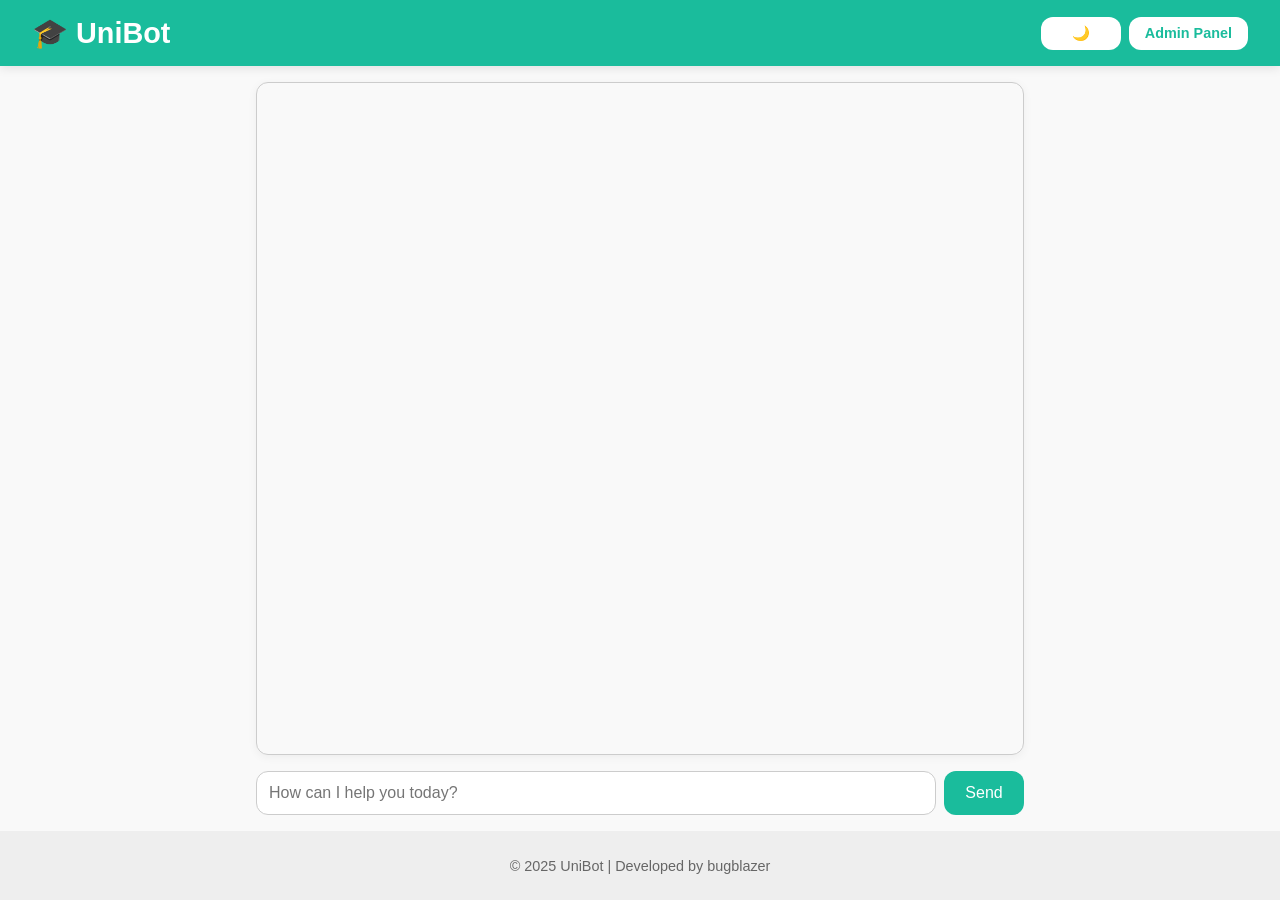
==== webgui/index.html @ 8d4a2a1c "Complete project uploaded" ====
<!DOCTYPE html>
<html lang="en">
<head>
  <meta charset="UTF-8" />
  <meta name="viewport" content="width=device-width, initial-scale=1.0" />
  <title>UniBot - FAQ Assistant</title>
  <link rel="stylesheet" href="style.css" />
</head>
<body class="light">
  
  <header>
    <h1>🎓 UniBot</h1>
    <div class="header-actions">
      <button id="themeToggle">🌙</button>
      <button id="adminLogin">Admin Panel</button>
    </div>
  </header>

  <main>
    <div class="chatbox" id="chatbox"></div>

    <div class="input-area">
      <input type="text" id="userInput" placeholder="How can I help you today?" />
      <button id="sendBtn">Send</button>
    </div>
  </main>

  <footer>
    <p>&copy; 2025 UniBot | Developed by bugblazer</span></p>
  </footer>

  <script src="script.js"></script>
</body>
</html>
---- webgui/style.css ----
:root {
      --bg-light: #f9f9f9;
      --text-light: #222;
      --user-msg-light: #d0f0fd;
      --bot-msg-light: #e6e6e6;

      --bg-dark: #1e1e1e;
      --text-dark: #f1f1f1;
      --user-msg-dark: #005f73;
      --bot-msg-dark: #333;

      --accent: #1ABC9C;
      --radius: 12px;
    }

    body.light {
      background: var(--bg-light);
      color: var(--text-light);
    }
    body.dark {
      background: var(--bg-dark);
      color: var(--text-dark);
    }
    body {
      font-family: 'Segoe UI', sans-serif;
      margin: 0;
      padding: 0;
      display: flex;
      flex-direction: column;
      height: 100vh;
      transition: background-color 0.3s ease, color 0.3s ease;
    }

    header {
      padding: 1rem 2rem;
      display: flex;
      justify-content: space-between;
      align-items: center;
      background: var(--accent);
      color: white;
      box-shadow: 0 2px 10px rgba(0,0,0,0.1);
    }

    header h1 {
      margin: 0;
      font-size: 1.8rem;
    }

    .header-actions {
      display: flex;
      gap: 0.5rem;
    }

    .header-actions button {
      padding: 0.5rem 1rem;
      border: none;
      border-radius: var(--radius);
      background: white;
      color: var(--accent);
      cursor: pointer;
      font-weight: bold;
      transition: all 0.2s ease;
      font-size: 0.9rem;
    }

    .header-actions button:hover {
      background: #f0f0f0;
      color: #148f77;
      transform: translateY(-1px);
    }

    main {
      flex: 1;
      display: flex;
      flex-direction: column;
      padding: 1rem;
      max-width: 800px;
      margin: 0 auto;
      width: 100%;
      box-sizing: border-box;
    }

    .chatbox {
      flex: 1;
      overflow-y: auto;
      display: flex;
      flex-direction: column;
      gap: 0.5rem;
      padding: 1rem;
      border: 1px solid #ccc;
      border-radius: var(--radius);
      background: inherit;
      min-height: 400px;
      box-shadow: 0 2px 10px rgba(0,0,0,0.05);
    }

    body.dark .chatbox {
      border-color: #444;
    }

    .message {
      padding: 0.75rem 1rem;
      border-radius: var(--radius);
      max-width: 75%;
      word-wrap: break-word;
      animation: fadeIn 0.3s ease;
      line-height: 1.4;
    }

    @keyframes fadeIn {
      from { opacity: 0; transform: translateY(10px); }
      to { opacity: 1; transform: translateY(0); }
    }

    .user {
      align-self: flex-end;
      border-bottom-right-radius: 4px;
    }
    .bot {
      align-self: flex-start;
      border-bottom-left-radius: 4px;
    }

    body.light .user {
      background: var(--user-msg-light);
      border: 1px solid #b8e6fd;
    }
    body.light .bot {
      background: var(--bot-msg-light);
      border: 1px solid #d0d0d0;
    }
    body.dark .user {
      background: var(--user-msg-dark);
      color: white;
    }
    body.dark .bot {
      background: var(--bot-msg-dark);
      color: #eee;
    }

    .typing {
      font-style: italic;
      opacity: 0.7;
    }

    .input-area {
      display: flex;
      margin-top: 1rem;
      gap: 0.5rem;
    }

    input[type="text"] {
      flex: 1;
      padding: 0.75rem;
      border: 1px solid #ccc;
      border-radius: var(--radius);
      font-size: 1rem;
      transition: border-color 0.2s ease;
      outline: none;
    }

    input[type="text"]:focus {
      border-color: var(--accent);
      box-shadow: 0 0 0 2px rgba(26, 188, 156, 0.2);
    }

    body.dark input[type="text"] {
      background: #333;
      border-color: #555;
      color: white;
    }

    button {
      padding: 0.75rem 1rem;
      border: none;
      border-radius: var(--radius);
      background: var(--accent);
      color: white;
      cursor: pointer;
      font-size: 1rem;
      transition: all 0.2s ease;
      min-width: 80px;
    }

    button:hover {
      background: #148f77;
      transform: translateY(-1px);
    }

    button:disabled {
      opacity: 0.6;
      cursor: not-allowed;
      transform: none;
    }

    footer {
      text-align: center;
      padding: 0.75rem;
      font-size: 0.9rem;
      background: #eee;
      color: #666;
    }

    body.dark footer {
      background: #111;
      color: #aaa;
    }

    .status-indicator {
      position: fixed;
      top: 20px;
      right: 20px;
      padding: 0.5rem 1rem;
      border-radius: var(--radius);
      font-size: 0.8rem;
      z-index: 1000;
      transition: all 0.3s ease;
    }

    .status-connected {
      background: #27ae60;
      color: white;
    }

    .status-disconnected {
      background: #e74c3c;
      color: white;
    }

    /* Responsive */
    @media (max-width: 600px) {
      header {
        padding: 1rem;
        flex-direction: column;
        gap: 1rem;
      }
      
      .header-actions {
        width: 100%;
        justify-content: center;
      }
      
      main {
        padding: 0.5rem;
      }
      
      .input-area {
        flex-direction: column;
      }
      
      button {
        width: 100%;
      }

      .message {
        max-width: 90%;
      }
    }
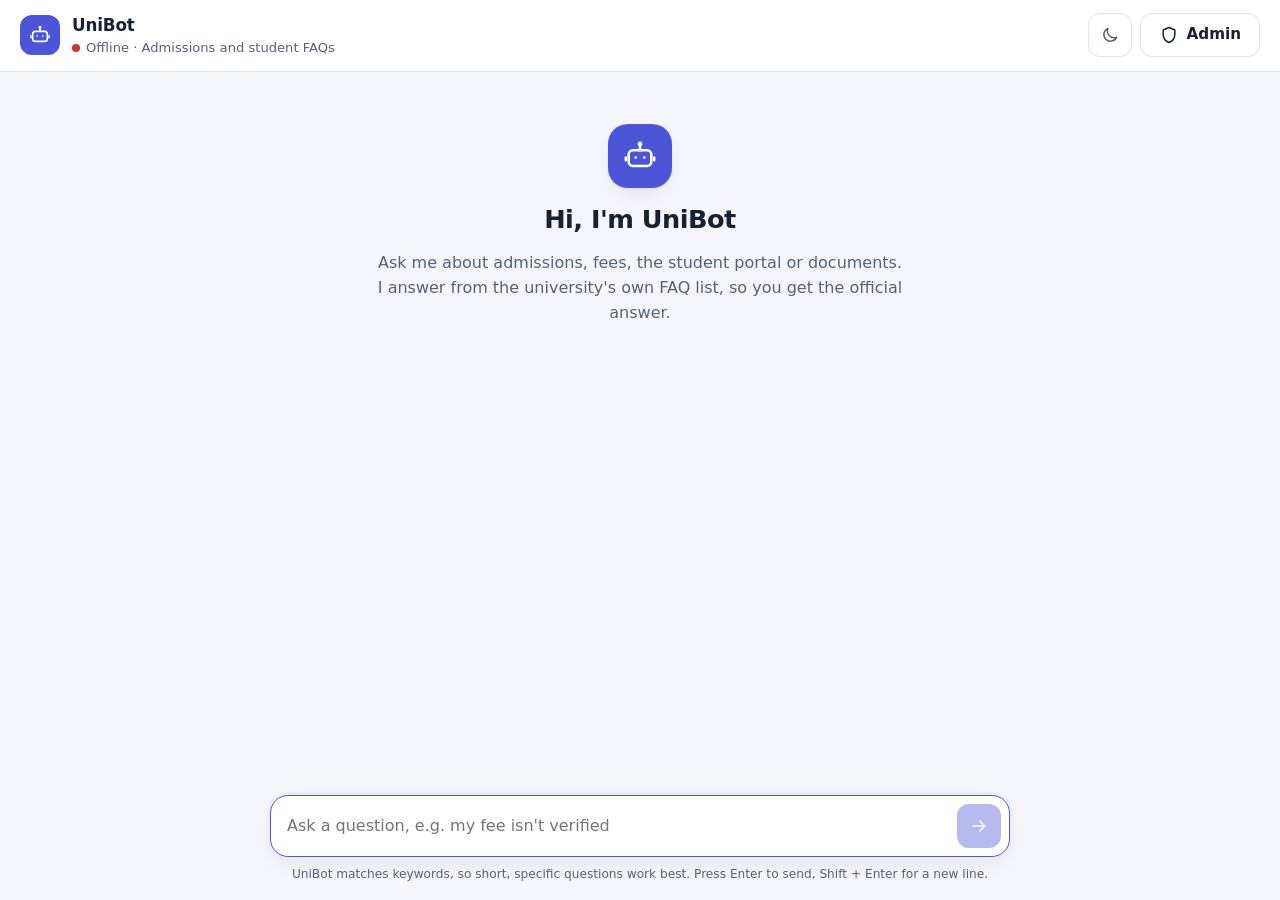
==== commit 851fc04d: "Overhaul UI, secure the admin API and add schedules UI - Rebuilt chat and admin pages: light/dark th" ====
--- a/webgui/index.html
+++ b/webgui/index.html
@@ -3,31 +3,82 @@
 <head>
   <meta charset="UTF-8" />
   <meta name="viewport" content="width=device-width, initial-scale=1.0" />
-  <title>UniBot - FAQ Assistant</title>
+  <title>UniBot · University FAQ assistant</title>
+  <meta name="description" content="Ask UniBot about admissions, fees, the student portal and important dates." />
+  <link rel="icon" href="favicon.svg" type="image/svg+xml" />
+  <link rel="stylesheet" href="shared.css" />
   <link rel="stylesheet" href="style.css" />
+  <script src="theme.js"></script>
 </head>
-<body class="light">
-  
-  <header>
-    <h1>🎓 UniBot</h1>
-    <div class="header-actions">
-      <button id="themeToggle">🌙</button>
-      <button id="adminLogin">Admin Panel</button>
+<body>
+  <svg width="0" height="0" style="position: absolute" aria-hidden="true">
+    <symbol id="i-bot" viewBox="0 0 24 24"><rect x="4" y="8" width="16" height="11" rx="3"/><path d="M12 4v4"/><circle cx="12" cy="3.5" r="0.8"/><path d="M9 13h.01M15 13h.01"/><path d="M2 13v2M22 13v2"/></symbol>
+    <symbol id="i-send" viewBox="0 0 24 24"><path d="M5 12h14"/><path d="m13 6 6 6-6 6"/></symbol>
+    <symbol id="i-moon" viewBox="0 0 24 24"><path d="M20 14.5A8 8 0 0 1 9.5 4a8 8 0 1 0 10.5 10.5Z"/></symbol>
+    <symbol id="i-sun" viewBox="0 0 24 24"><circle cx="12" cy="12" r="4"/><path d="M12 2v2M12 20v2M4.9 4.9l1.4 1.4M17.7 17.7l1.4 1.4M2 12h2M20 12h2M4.9 19.1l1.4-1.4M17.7 6.3l1.4-1.4"/></symbol>
+    <symbol id="i-shield" viewBox="0 0 24 24"><path d="M12 3 5 6v5c0 4.5 3 8.3 7 10 4-1.7 7-5.5 7-10V6l-7-3Z"/></symbol>
+    <symbol id="i-calendar" viewBox="0 0 24 24"><rect x="3" y="5" width="18" height="16" rx="3"/><path d="M3 10h18M8 3v4M16 3v4"/></symbol>
+    <symbol id="i-clock" viewBox="0 0 24 24"><circle cx="12" cy="12" r="9"/><path d="M12 7v5l3 2"/></symbol>
+    <symbol id="i-spark" viewBox="0 0 24 24"><path d="M12 3v4M12 17v4M3 12h4M17 12h4M6 6l2.5 2.5M15.5 15.5 18 18M6 18l2.5-2.5M15.5 8.5 18 6"/></symbol>
+  </svg>
+
+  <div class="app">
+    <header class="topbar">
+      <div class="brand">
+        <span class="avatar"><svg class="icon"><use href="#i-bot" /></svg></span>
+        <div>
+          <h1>UniBot</h1>
+          <p>
+            <span class="status" id="status" data-state="checking"><span class="dot" aria-hidden="true"></span><span id="statusText">Connecting…</span></span>
+            · Admissions and student FAQs
+          </p>
+        </div>
+      </div>
+      <div class="actions">
+        <button class="icon-btn theme-toggle" id="themeToggle" type="button" aria-label="Switch to dark mode">
+          <svg class="icon moon"><use href="#i-moon" /></svg>
+          <svg class="icon sun"><use href="#i-sun" /></svg>
+        </button>
+        <a class="btn ghost" href="admin.html">
+          <svg class="icon"><use href="#i-shield" /></svg>
+          <span class="hide-sm">Admin</span>
+        </a>
+      </div>
+    </header>
+
+    <main class="chat" id="chat">
+      <div class="chat-inner">
+        <section class="welcome" id="welcome" aria-labelledby="welcomeTitle">
+          <span class="avatar lg"><svg class="icon"><use href="#i-bot" /></svg></span>
+          <h2 id="welcomeTitle">Hi, I'm UniBot</h2>
+          <p>Ask me about admissions, fees, the student portal or documents. I answer from the university's own FAQ list, so you get the official answer.</p>
+
+          <div class="suggestions" id="suggestionsWrap" hidden>
+            <h3>Popular questions</h3>
+            <div class="chip-row" id="suggestions"></div>
+          </div>
+
+          <div class="upcoming" id="upcomingWrap" hidden>
+            <h3>Upcoming dates</h3>
+            <ul id="upcoming"></ul>
+          </div>
+        </section>
+
+        <div class="messages" id="messages" role="log" aria-live="polite" aria-label="Conversation"></div>
+      </div>
+    </main>
+
+    <div class="composer-wrap">
+      <form class="composer" id="composer">
+        <label class="sr-only" for="userInput">Your question</label>
+        <textarea id="userInput" rows="1" maxlength="500" placeholder="Ask a question, e.g. my fee isn't verified" autocomplete="off"></textarea>
+        <button class="send" id="sendBtn" type="submit" aria-label="Send question" disabled>
+          <svg class="icon"><use href="#i-send" /></svg>
+        </button>
+      </form>
+      <p class="hint">UniBot matches keywords, so short, specific questions work best. Press Enter to send, Shift + Enter for a new line.</p>
     </div>
-  </header>
-
-  <main>
-    <div class="chatbox" id="chatbox"></div>
-
-    <div class="input-area">
-      <input type="text" id="userInput" placeholder="How can I help you today?" />
-      <button id="sendBtn">Send</button>
-    </div>
-  </main>
-
-  <footer>
-    <p>&copy; 2025 UniBot | Developed by bugblazer</span></p>
-  </footer>
+  </div>
 
   <script src="script.js"></script>
 </body>
--- a/webgui/shared.css
+++ b/webgui/shared.css
@@ -0,0 +1,321 @@
+/* Shared tokens and base styles for the chat and admin pages. */
+
+:root {
+  color-scheme: light;
+  --bg: #f5f6fb;
+  --surface: #ffffff;
+  --surface-2: #eef1f8;
+  --border: #e1e5ef;
+  --text: #182033;
+  --muted: #586179;
+  --primary: #4b55d6;
+  --primary-hover: #3c45bd;
+  --primary-soft: #eceefe;
+  --on-primary: #ffffff;
+  --accent: #b86e00;
+  --accent-soft: #fff3df;
+  --success: #17895a;
+  --danger: #c93838;
+  --danger-soft: #fdecec;
+  --shadow: 0 1px 2px rgb(16 24 40 / 0.06), 0 8px 24px -8px rgb(16 24 40 / 0.12);
+  --radius: 14px;
+  --font: 'Inter', 'Segoe UI', system-ui, -apple-system, Roboto, sans-serif;
+}
+
+:root[data-theme='dark'] {
+  color-scheme: dark;
+  --bg: #0e1120;
+  --surface: #161a2c;
+  --surface-2: #1d2238;
+  --border: #2a3050;
+  --text: #e7eaf4;
+  --muted: #9ba4bf;
+  --primary: #7d86ff;
+  --primary-hover: #959cff;
+  --primary-soft: #23284a;
+  --on-primary: #0e1120;
+  --accent: #f3b54a;
+  --accent-soft: #3a2e17;
+  --success: #3ccf8e;
+  --danger: #ff7a7a;
+  --danger-soft: #3a1d22;
+  --shadow: 0 1px 2px rgb(0 0 0 / 0.3), 0 12px 32px -12px rgb(0 0 0 / 0.6);
+}
+
+*,
+*::before,
+*::after {
+  box-sizing: border-box;
+}
+
+html,
+body {
+  height: 100%;
+}
+
+/* Components set their own display, which would otherwise override the hidden attribute. */
+[hidden] {
+  display: none !important;
+}
+
+body {
+  margin: 0;
+  background: var(--bg);
+  color: var(--text);
+  font-family: var(--font);
+  font-size: 16px;
+  line-height: 1.55;
+  -webkit-font-smoothing: antialiased;
+}
+
+h1,
+h2,
+h3,
+p {
+  margin: 0;
+}
+
+button,
+input,
+textarea {
+  font: inherit;
+  color: inherit;
+}
+
+a {
+  color: var(--primary);
+}
+
+:focus-visible {
+  outline: 2px solid var(--primary);
+  outline-offset: 2px;
+}
+
+.sr-only {
+  position: absolute;
+  width: 1px;
+  height: 1px;
+  padding: 0;
+  margin: -1px;
+  overflow: hidden;
+  clip: rect(0, 0, 0, 0);
+  white-space: nowrap;
+  border: 0;
+}
+
+.icon {
+  width: 20px;
+  height: 20px;
+  flex-shrink: 0;
+  stroke: currentColor;
+  fill: none;
+  stroke-width: 1.8;
+  stroke-linecap: round;
+  stroke-linejoin: round;
+}
+
+/* ---------- top bar ---------- */
+
+.topbar {
+  display: flex;
+  align-items: center;
+  justify-content: space-between;
+  gap: 12px;
+  padding: 12px 20px;
+  background: var(--surface);
+  border-bottom: 1px solid var(--border);
+}
+
+.brand {
+  display: flex;
+  align-items: center;
+  gap: 12px;
+  min-width: 0;
+}
+
+.brand > div {
+  min-width: 0;
+}
+
+.brand h1 {
+  font-size: 1.05rem;
+  font-weight: 700;
+  letter-spacing: -0.01em;
+}
+
+.brand p {
+  font-size: 0.82rem;
+  color: var(--muted);
+  white-space: nowrap;
+  overflow: hidden;
+  text-overflow: ellipsis;
+}
+
+.actions {
+  display: flex;
+  align-items: center;
+  gap: 8px;
+}
+
+.avatar {
+  display: grid;
+  place-items: center;
+  flex-shrink: 0;
+  width: 40px;
+  height: 40px;
+  border-radius: 12px;
+  background: var(--primary);
+  color: var(--on-primary);
+}
+
+.avatar .icon {
+  width: 22px;
+  height: 22px;
+}
+
+/* ---------- buttons ---------- */
+
+.btn {
+  display: inline-flex;
+  align-items: center;
+  justify-content: center;
+  gap: 8px;
+  min-height: 44px;
+  padding: 0 18px;
+  border: 1px solid transparent;
+  border-radius: 12px;
+  background: var(--primary);
+  color: var(--on-primary);
+  font-weight: 600;
+  font-size: 0.95rem;
+  text-decoration: none;
+  cursor: pointer;
+  transition: background-color 150ms ease, border-color 150ms ease, color 150ms ease;
+}
+
+.btn:hover {
+  background: var(--primary-hover);
+}
+
+.btn:disabled {
+  opacity: 0.55;
+  cursor: not-allowed;
+}
+
+.btn.ghost {
+  background: transparent;
+  color: var(--text);
+  border-color: var(--border);
+}
+
+.btn.ghost:hover {
+  background: var(--surface-2);
+}
+
+.btn.danger {
+  background: var(--danger);
+  color: #fff;
+}
+
+.icon-btn {
+  display: inline-grid;
+  place-items: center;
+  width: 44px;
+  height: 44px;
+  border: 1px solid var(--border);
+  border-radius: 12px;
+  background: transparent;
+  color: var(--muted);
+  cursor: pointer;
+  transition: background-color 150ms ease, color 150ms ease;
+}
+
+.icon-btn:hover {
+  background: var(--surface-2);
+  color: var(--text);
+}
+
+/* Theme toggle shows the icon for the mode you'd switch to. */
+.theme-toggle .moon {
+  display: block;
+}
+.theme-toggle .sun {
+  display: none;
+}
+:root[data-theme='dark'] .theme-toggle .moon {
+  display: none;
+}
+:root[data-theme='dark'] .theme-toggle .sun {
+  display: block;
+}
+
+/* ---------- form fields ---------- */
+
+.field {
+  display: grid;
+  gap: 6px;
+}
+
+.field label {
+  font-size: 0.88rem;
+  font-weight: 600;
+}
+
+.field .help {
+  font-size: 0.8rem;
+  color: var(--muted);
+}
+
+.input {
+  width: 100%;
+  min-height: 44px;
+  padding: 10px 14px;
+  border: 1px solid var(--border);
+  border-radius: 12px;
+  background: var(--surface);
+  transition: border-color 150ms ease, box-shadow 150ms ease;
+}
+
+.input:focus {
+  outline: none;
+  border-color: var(--primary);
+  box-shadow: 0 0 0 3px var(--primary-soft);
+}
+
+textarea.input {
+  resize: vertical;
+  min-height: 110px;
+}
+
+.form-error {
+  padding: 10px 12px;
+  border-radius: 10px;
+  background: var(--danger-soft);
+  color: var(--danger);
+  font-size: 0.88rem;
+}
+
+/* ---------- chips ---------- */
+
+.chip {
+  display: inline-flex;
+  align-items: center;
+  gap: 6px;
+  padding: 4px 10px;
+  border-radius: 999px;
+  background: var(--surface-2);
+  color: var(--muted);
+  font-size: 0.78rem;
+  font-weight: 600;
+}
+
+@media (prefers-reduced-motion: reduce) {
+  *,
+  *::before,
+  *::after {
+    animation-duration: 0.01ms !important;
+    animation-iteration-count: 1 !important;
+    transition-duration: 0.01ms !important;
+    scroll-behavior: auto !important;
+  }
+}
--- a/webgui/style.css
+++ b/webgui/style.css
@@ -1,258 +1,439 @@
-:root {
-      --bg-light: #f9f9f9;
-      --text-light: #222;
-      --user-msg-light: #d0f0fd;
-      --bot-msg-light: #e6e6e6;
-
-      --bg-dark: #1e1e1e;
-      --text-dark: #f1f1f1;
-      --user-msg-dark: #005f73;
-      --bot-msg-dark: #333;
-
-      --accent: #1ABC9C;
-      --radius: 12px;
-    }
-
-    body.light {
-      background: var(--bg-light);
-      color: var(--text-light);
-    }
-    body.dark {
-      background: var(--bg-dark);
-      color: var(--text-dark);
-    }
-    body {
-      font-family: 'Segoe UI', sans-serif;
-      margin: 0;
-      padding: 0;
-      display: flex;
-      flex-direction: column;
-      height: 100vh;
-      transition: background-color 0.3s ease, color 0.3s ease;
-    }
-
-    header {
-      padding: 1rem 2rem;
-      display: flex;
-      justify-content: space-between;
-      align-items: center;
-      background: var(--accent);
-      color: white;
-      box-shadow: 0 2px 10px rgba(0,0,0,0.1);
-    }
-
-    header h1 {
-      margin: 0;
-      font-size: 1.8rem;
-    }
-
-    .header-actions {
-      display: flex;
-      gap: 0.5rem;
-    }
-
-    .header-actions button {
-      padding: 0.5rem 1rem;
-      border: none;
-      border-radius: var(--radius);
-      background: white;
-      color: var(--accent);
-      cursor: pointer;
-      font-weight: bold;
-      transition: all 0.2s ease;
-      font-size: 0.9rem;
-    }
-
-    .header-actions button:hover {
-      background: #f0f0f0;
-      color: #148f77;
-      transform: translateY(-1px);
-    }
-
-    main {
-      flex: 1;
-      display: flex;
-      flex-direction: column;
-      padding: 1rem;
-      max-width: 800px;
-      margin: 0 auto;
-      width: 100%;
-      box-sizing: border-box;
-    }
-
-    .chatbox {
-      flex: 1;
-      overflow-y: auto;
-      display: flex;
-      flex-direction: column;
-      gap: 0.5rem;
-      padding: 1rem;
-      border: 1px solid #ccc;
-      border-radius: var(--radius);
-      background: inherit;
-      min-height: 400px;
-      box-shadow: 0 2px 10px rgba(0,0,0,0.05);
-    }
-
-    body.dark .chatbox {
-      border-color: #444;
-    }
-
-    .message {
-      padding: 0.75rem 1rem;
-      border-radius: var(--radius);
-      max-width: 75%;
-      word-wrap: break-word;
-      animation: fadeIn 0.3s ease;
-      line-height: 1.4;
-    }
-
-    @keyframes fadeIn {
-      from { opacity: 0; transform: translateY(10px); }
-      to { opacity: 1; transform: translateY(0); }
-    }
-
-    .user {
-      align-self: flex-end;
-      border-bottom-right-radius: 4px;
-    }
-    .bot {
-      align-self: flex-start;
-      border-bottom-left-radius: 4px;
-    }
-
-    body.light .user {
-      background: var(--user-msg-light);
-      border: 1px solid #b8e6fd;
-    }
-    body.light .bot {
-      background: var(--bot-msg-light);
-      border: 1px solid #d0d0d0;
-    }
-    body.dark .user {
-      background: var(--user-msg-dark);
-      color: white;
-    }
-    body.dark .bot {
-      background: var(--bot-msg-dark);
-      color: #eee;
-    }
-
-    .typing {
-      font-style: italic;
-      opacity: 0.7;
-    }
-
-    .input-area {
-      display: flex;
-      margin-top: 1rem;
-      gap: 0.5rem;
-    }
-
-    input[type="text"] {
-      flex: 1;
-      padding: 0.75rem;
-      border: 1px solid #ccc;
-      border-radius: var(--radius);
-      font-size: 1rem;
-      transition: border-color 0.2s ease;
-      outline: none;
-    }
-
-    input[type="text"]:focus {
-      border-color: var(--accent);
-      box-shadow: 0 0 0 2px rgba(26, 188, 156, 0.2);
-    }
-
-    body.dark input[type="text"] {
-      background: #333;
-      border-color: #555;
-      color: white;
-    }
-
-    button {
-      padding: 0.75rem 1rem;
-      border: none;
-      border-radius: var(--radius);
-      background: var(--accent);
-      color: white;
-      cursor: pointer;
-      font-size: 1rem;
-      transition: all 0.2s ease;
-      min-width: 80px;
-    }
-
-    button:hover {
-      background: #148f77;
-      transform: translateY(-1px);
-    }
-
-    button:disabled {
-      opacity: 0.6;
-      cursor: not-allowed;
-      transform: none;
-    }
-
-    footer {
-      text-align: center;
-      padding: 0.75rem;
-      font-size: 0.9rem;
-      background: #eee;
-      color: #666;
-    }
-
-    body.dark footer {
-      background: #111;
-      color: #aaa;
-    }
-
-    .status-indicator {
-      position: fixed;
-      top: 20px;
-      right: 20px;
-      padding: 0.5rem 1rem;
-      border-radius: var(--radius);
-      font-size: 0.8rem;
-      z-index: 1000;
-      transition: all 0.3s ease;
-    }
-
-    .status-connected {
-      background: #27ae60;
-      color: white;
-    }
-
-    .status-disconnected {
-      background: #e74c3c;
-      color: white;
-    }
-
-    /* Responsive */
-    @media (max-width: 600px) {
-      header {
-        padding: 1rem;
-        flex-direction: column;
-        gap: 1rem;
-      }
-      
-      .header-actions {
-        width: 100%;
-        justify-content: center;
-      }
-      
-      main {
-        padding: 0.5rem;
-      }
-      
-      .input-area {
-        flex-direction: column;
-      }
-      
-      button {
-        width: 100%;
-      }
-
-      .message {
-        max-width: 90%;
-      }
-    }+/* Chat page. Tokens and shared components live in shared.css. */
+
+.app {
+  display: grid;
+  grid-template-rows: auto 1fr auto;
+  grid-template-columns: minmax(0, 1fr);
+  height: 100dvh;
+}
+
+.chat {
+  overflow-y: auto;
+  scroll-behavior: smooth;
+}
+
+.chat-inner {
+  width: min(100%, 780px);
+  margin: 0 auto;
+  padding: 28px 20px 12px;
+}
+
+/* ---------- status ---------- */
+
+.status {
+  display: inline-flex;
+  align-items: center;
+  gap: 6px;
+}
+
+.status .dot {
+  width: 8px;
+  height: 8px;
+  border-radius: 50%;
+  background: var(--muted);
+}
+
+.status[data-state='online'] .dot {
+  background: var(--success);
+  box-shadow: 0 0 0 3px color-mix(in srgb, var(--success) 20%, transparent);
+}
+
+.status[data-state='offline'] .dot {
+  background: var(--danger);
+}
+
+/* ---------- welcome ---------- */
+
+.welcome {
+  display: grid;
+  justify-items: center;
+  gap: 12px;
+  padding: 24px 0 8px;
+  text-align: center;
+}
+
+.welcome h2 {
+  font-size: 1.6rem;
+  font-weight: 750;
+  letter-spacing: -0.02em;
+}
+
+.welcome > p {
+  max-width: 52ch;
+  color: var(--muted);
+}
+
+.avatar.lg {
+  width: 64px;
+  height: 64px;
+  border-radius: 20px;
+  box-shadow: var(--shadow);
+}
+
+.avatar.lg .icon {
+  width: 34px;
+  height: 34px;
+}
+
+.welcome h3 {
+  margin-bottom: 10px;
+  font-size: 0.78rem;
+  font-weight: 700;
+  letter-spacing: 0.06em;
+  text-transform: uppercase;
+  color: var(--muted);
+}
+
+.suggestions,
+.upcoming {
+  width: 100%;
+  margin-top: 14px;
+}
+
+.chip-row {
+  display: flex;
+  flex-wrap: wrap;
+  justify-content: center;
+  gap: 8px;
+}
+
+.suggestion {
+  max-width: 100%;
+  min-height: 40px;
+  padding: 8px 14px;
+  border: 1px solid var(--border);
+  border-radius: 12px;
+  background: var(--surface);
+  color: var(--text);
+  font-size: 0.9rem;
+  text-align: left;
+  cursor: pointer;
+  transition: border-color 150ms ease, background-color 150ms ease, color 150ms ease;
+}
+
+.suggestion:hover {
+  border-color: var(--primary);
+  color: var(--primary);
+}
+
+.upcoming ul {
+  display: grid;
+  grid-template-columns: repeat(auto-fit, minmax(210px, 1fr));
+  gap: 10px;
+  margin: 0;
+  padding: 0;
+  list-style: none;
+  text-align: left;
+}
+
+/* ---------- date card (welcome list and schedule answers) ---------- */
+
+.date-card {
+  display: flex;
+  gap: 12px;
+  padding: 12px;
+  border: 1px solid var(--border);
+  border-radius: 12px;
+  background: var(--surface);
+}
+
+.date-badge {
+  display: grid;
+  place-content: center;
+  flex-shrink: 0;
+  width: 48px;
+  height: 52px;
+  border-radius: 10px;
+  background: var(--accent-soft);
+  color: var(--accent);
+  text-align: center;
+  line-height: 1.1;
+}
+
+.date-badge .month {
+  font-size: 0.68rem;
+  font-weight: 700;
+  letter-spacing: 0.06em;
+  text-transform: uppercase;
+}
+
+.date-badge .day {
+  font-size: 1.25rem;
+  font-weight: 800;
+}
+
+.date-card .title {
+  font-weight: 650;
+  font-size: 0.93rem;
+}
+
+.date-card .when {
+  display: flex;
+  align-items: center;
+  gap: 4px;
+  white-space: nowrap;
+  font-size: 0.82rem;
+  color: var(--muted);
+}
+
+.date-card .when .icon {
+  width: 14px;
+  height: 14px;
+}
+
+.date-card .details {
+  margin-top: 4px;
+  font-size: 0.85rem;
+  color: var(--muted);
+}
+
+/* ---------- messages ---------- */
+
+.messages {
+  display: grid;
+  gap: 18px;
+  padding-top: 8px;
+}
+
+.msg {
+  display: flex;
+  gap: 10px;
+  align-items: flex-start;
+  animation: rise 200ms ease-out;
+}
+
+.msg.user {
+  justify-content: flex-end;
+}
+
+.msg .avatar {
+  width: 32px;
+  height: 32px;
+  border-radius: 10px;
+}
+
+.msg .avatar .icon {
+  width: 18px;
+  height: 18px;
+}
+
+.bubble {
+  max-width: min(78%, 560px);
+  padding: 12px 16px;
+  border-radius: 18px;
+  white-space: pre-wrap;
+  overflow-wrap: anywhere;
+}
+
+.msg.bot .bubble {
+  border: 1px solid var(--border);
+  border-bottom-left-radius: 6px;
+  background: var(--surface);
+  box-shadow: 0 1px 2px rgb(16 24 40 / 0.04);
+}
+
+.msg.user .bubble {
+  border-bottom-right-radius: 6px;
+  background: var(--primary);
+  color: var(--on-primary);
+}
+
+.msg.bot.fallback .bubble {
+  border-color: color-mix(in srgb, var(--accent) 35%, var(--border));
+  background: var(--accent-soft);
+}
+
+.bubble .matched-q {
+  margin-bottom: 6px;
+  font-size: 0.8rem;
+  font-weight: 600;
+  color: var(--muted);
+}
+
+.bubble .date-card {
+  margin-top: 10px;
+  background: var(--surface-2);
+  border-color: transparent;
+}
+
+.bubble-meta {
+  display: flex;
+  flex-wrap: wrap;
+  align-items: center;
+  gap: 6px;
+  margin-top: 10px;
+  padding-top: 10px;
+  border-top: 1px dashed var(--border);
+  font-size: 0.76rem;
+  color: var(--muted);
+}
+
+.bubble-meta .chip {
+  background: var(--primary-soft);
+  color: var(--primary);
+}
+
+.time {
+  display: block;
+  margin-top: 4px;
+  font-size: 0.72rem;
+  color: var(--muted);
+}
+
+.msg.user .time {
+  text-align: right;
+}
+
+.related {
+  display: grid;
+  gap: 6px;
+  margin-top: 10px;
+}
+
+.related-label {
+  font-size: 0.76rem;
+  font-weight: 600;
+  color: var(--muted);
+}
+
+.related .suggestion {
+  width: 100%;
+  font-size: 0.85rem;
+}
+
+/* ---------- typing indicator ---------- */
+
+.typing {
+  display: inline-flex;
+  gap: 4px;
+  padding: 16px 18px;
+}
+
+.typing span {
+  width: 7px;
+  height: 7px;
+  border-radius: 50%;
+  background: var(--muted);
+  animation: blink 1.2s infinite ease-in-out;
+}
+
+.typing span:nth-child(2) {
+  animation-delay: 0.15s;
+}
+
+.typing span:nth-child(3) {
+  animation-delay: 0.3s;
+}
+
+@keyframes blink {
+  0%,
+  80%,
+  100% {
+    opacity: 0.25;
+    transform: translateY(0);
+  }
+  40% {
+    opacity: 1;
+    transform: translateY(-3px);
+  }
+}
+
+@keyframes rise {
+  from {
+    opacity: 0;
+    transform: translateY(6px);
+  }
+}
+
+/* ---------- composer ---------- */
+
+.composer-wrap {
+  width: min(100%, 780px);
+  margin: 0 auto;
+  padding: 8px 20px 16px;
+}
+
+.composer {
+  display: flex;
+  align-items: flex-end;
+  gap: 8px;
+  padding: 8px 8px 8px 16px;
+  border: 1px solid var(--border);
+  border-radius: 18px;
+  background: var(--surface);
+  box-shadow: var(--shadow);
+  transition: border-color 150ms ease, box-shadow 150ms ease;
+}
+
+.composer:focus-within {
+  border-color: var(--primary);
+  box-shadow: 0 0 0 3px var(--primary-soft), var(--shadow);
+}
+
+.composer textarea {
+  flex: 1;
+  max-height: 160px;
+  min-height: 44px;
+  padding: 10px 0;
+  border: 0;
+  background: transparent;
+  resize: none;
+  outline: none;
+  line-height: 1.5;
+}
+
+.send {
+  display: grid;
+  place-items: center;
+  flex-shrink: 0;
+  width: 44px;
+  height: 44px;
+  border: 0;
+  border-radius: 12px;
+  background: var(--primary);
+  color: var(--on-primary);
+  cursor: pointer;
+  transition: background-color 150ms ease, opacity 150ms ease;
+}
+
+.send:hover:not(:disabled) {
+  background: var(--primary-hover);
+}
+
+.send:disabled {
+  opacity: 0.4;
+  cursor: not-allowed;
+}
+
+.hint {
+  margin-top: 8px;
+  font-size: 0.76rem;
+  color: var(--muted);
+  text-align: center;
+}
+
+@media (max-width: 560px) {
+  .hide-sm {
+    display: none;
+  }
+
+  .topbar {
+    padding: 10px 14px;
+  }
+
+  .chat-inner {
+    padding: 16px 14px 8px;
+  }
+
+  .composer-wrap {
+    padding: 6px 12px 12px;
+  }
+
+  .bubble {
+    max-width: 86%;
+  }
+
+  .hint {
+    display: none;
+  }
+}
